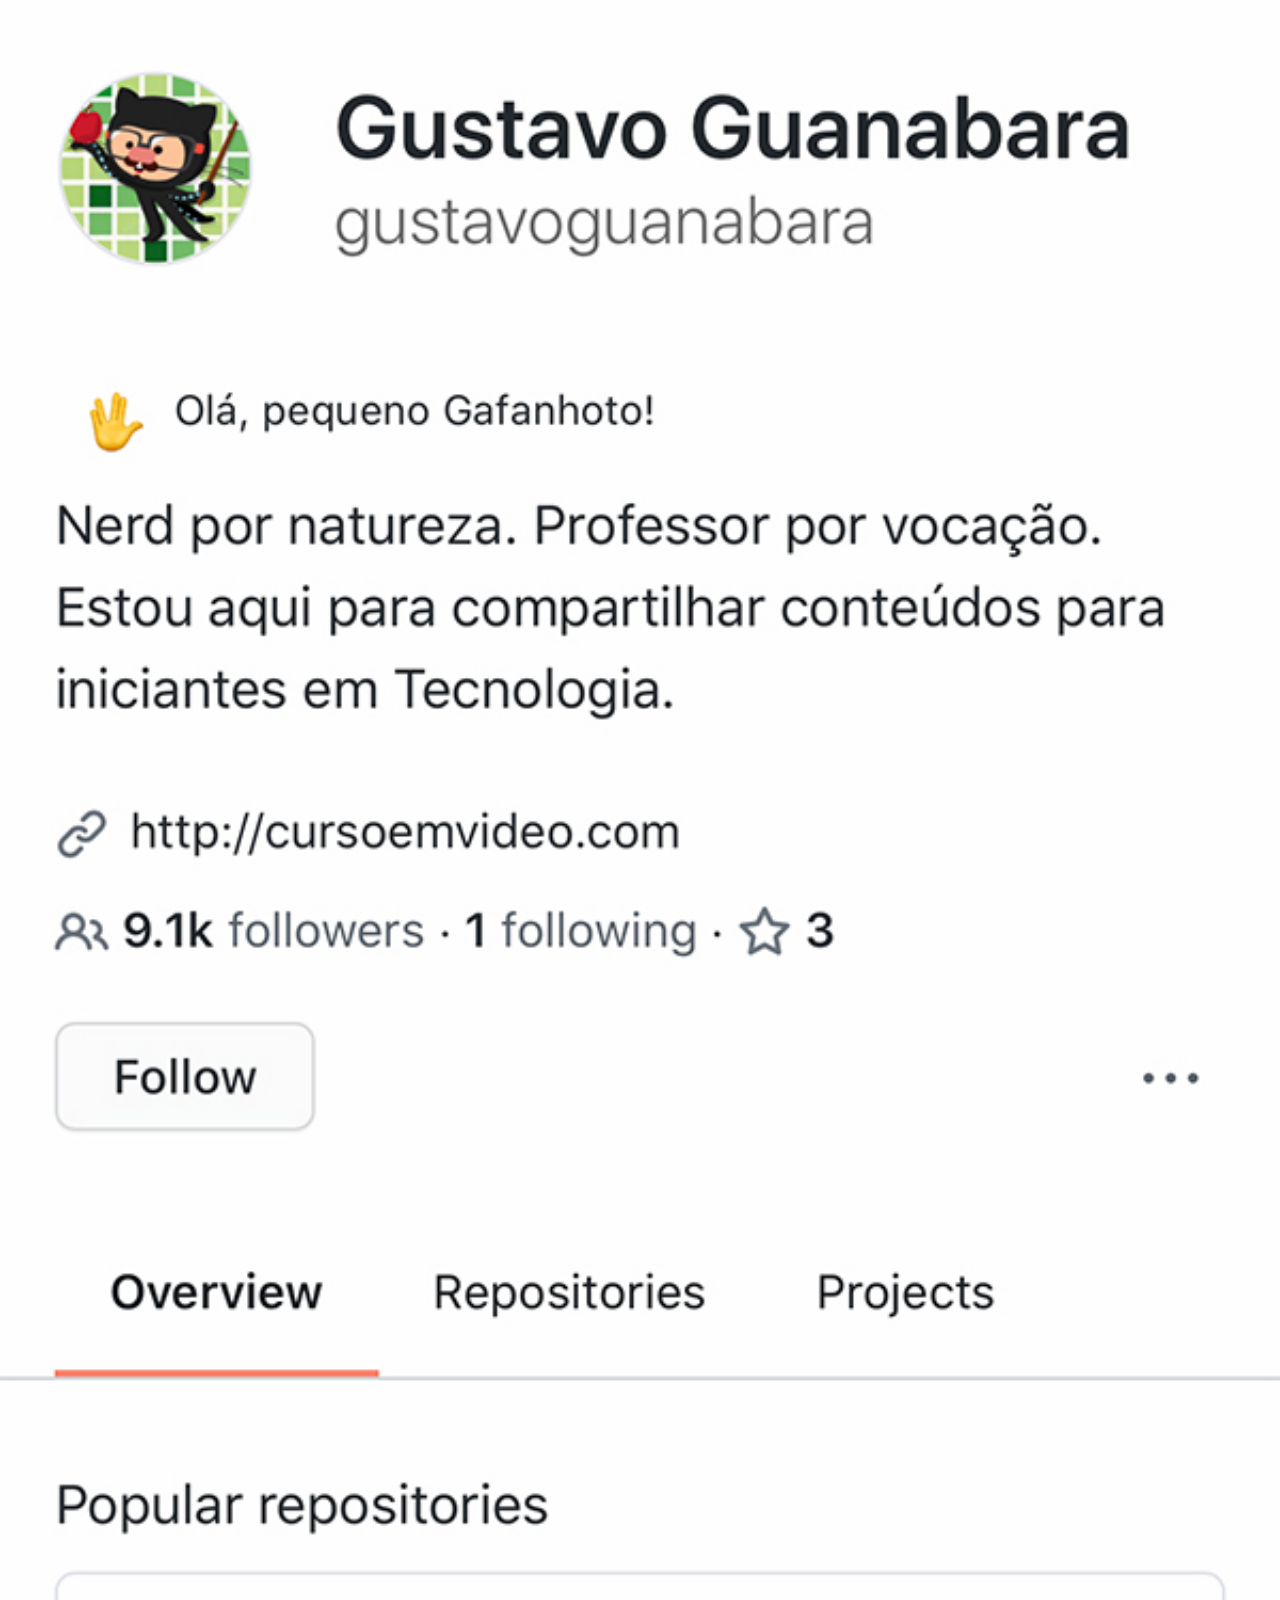
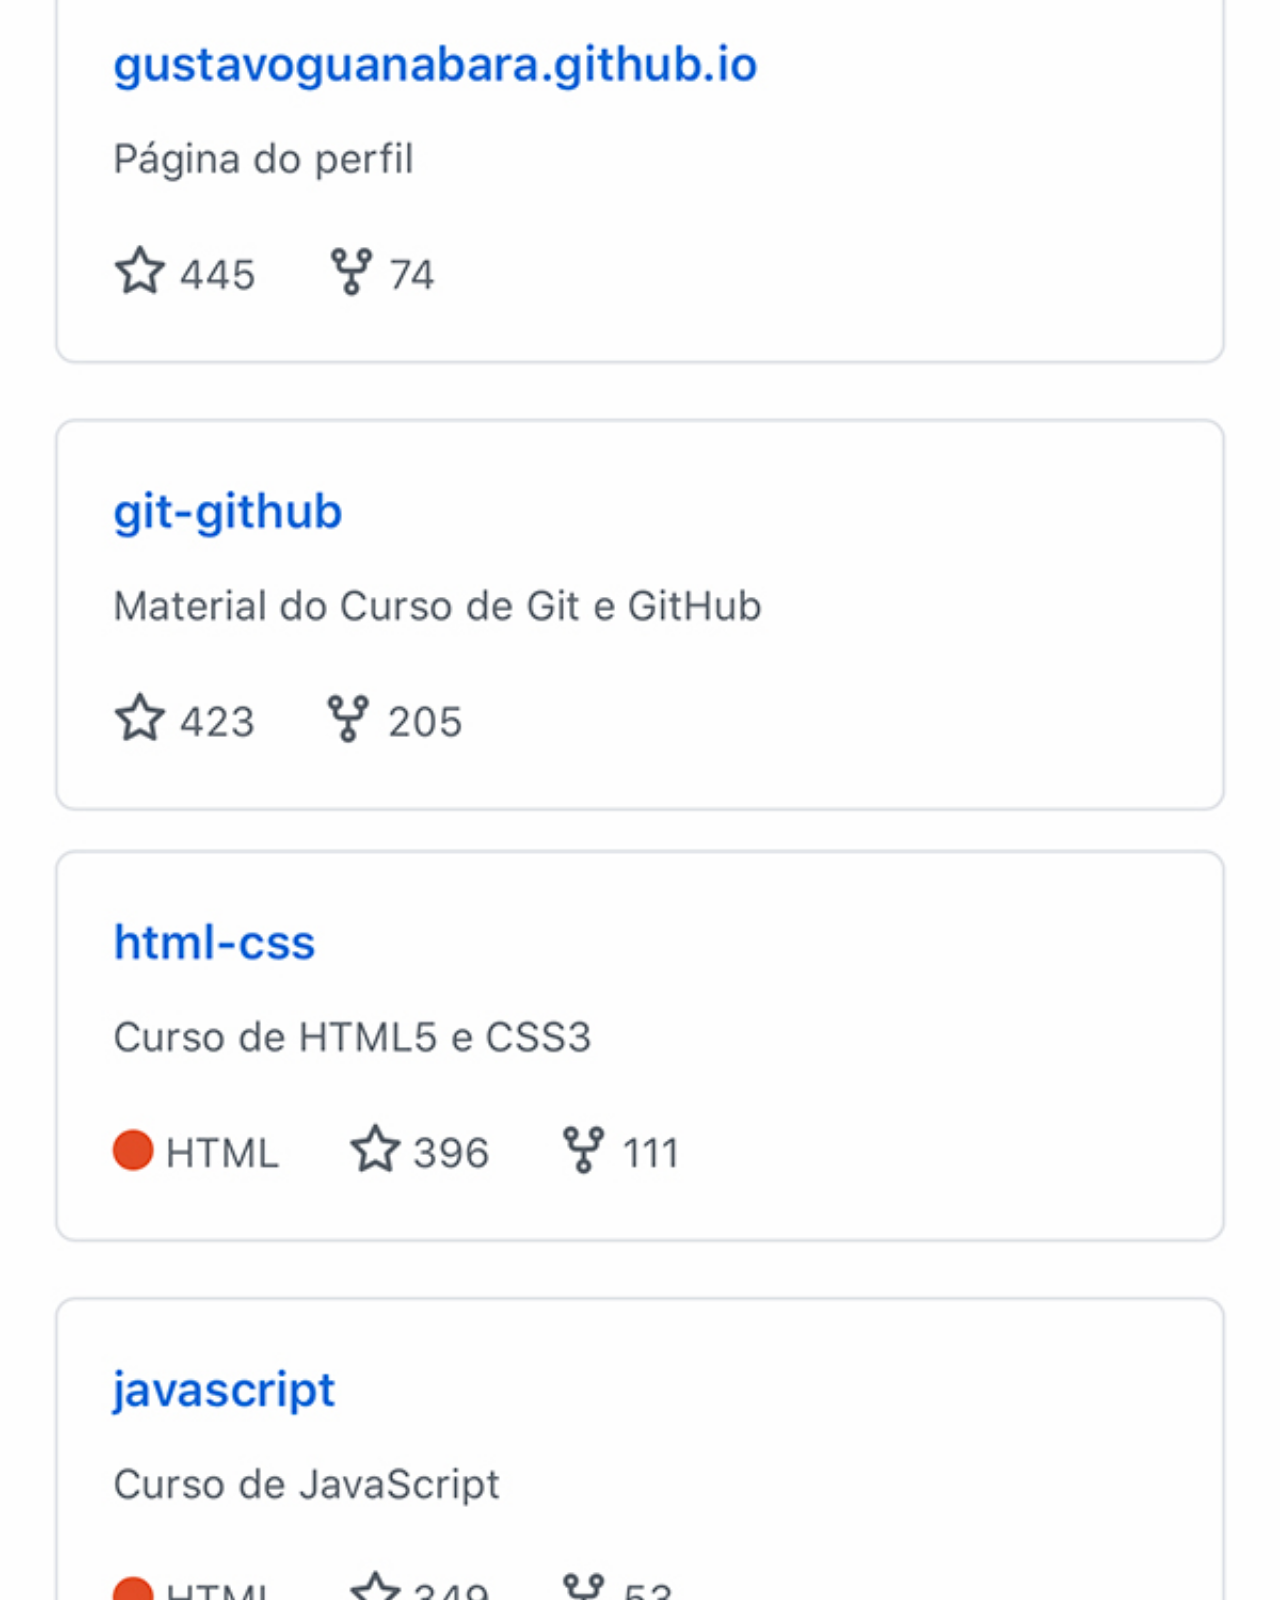
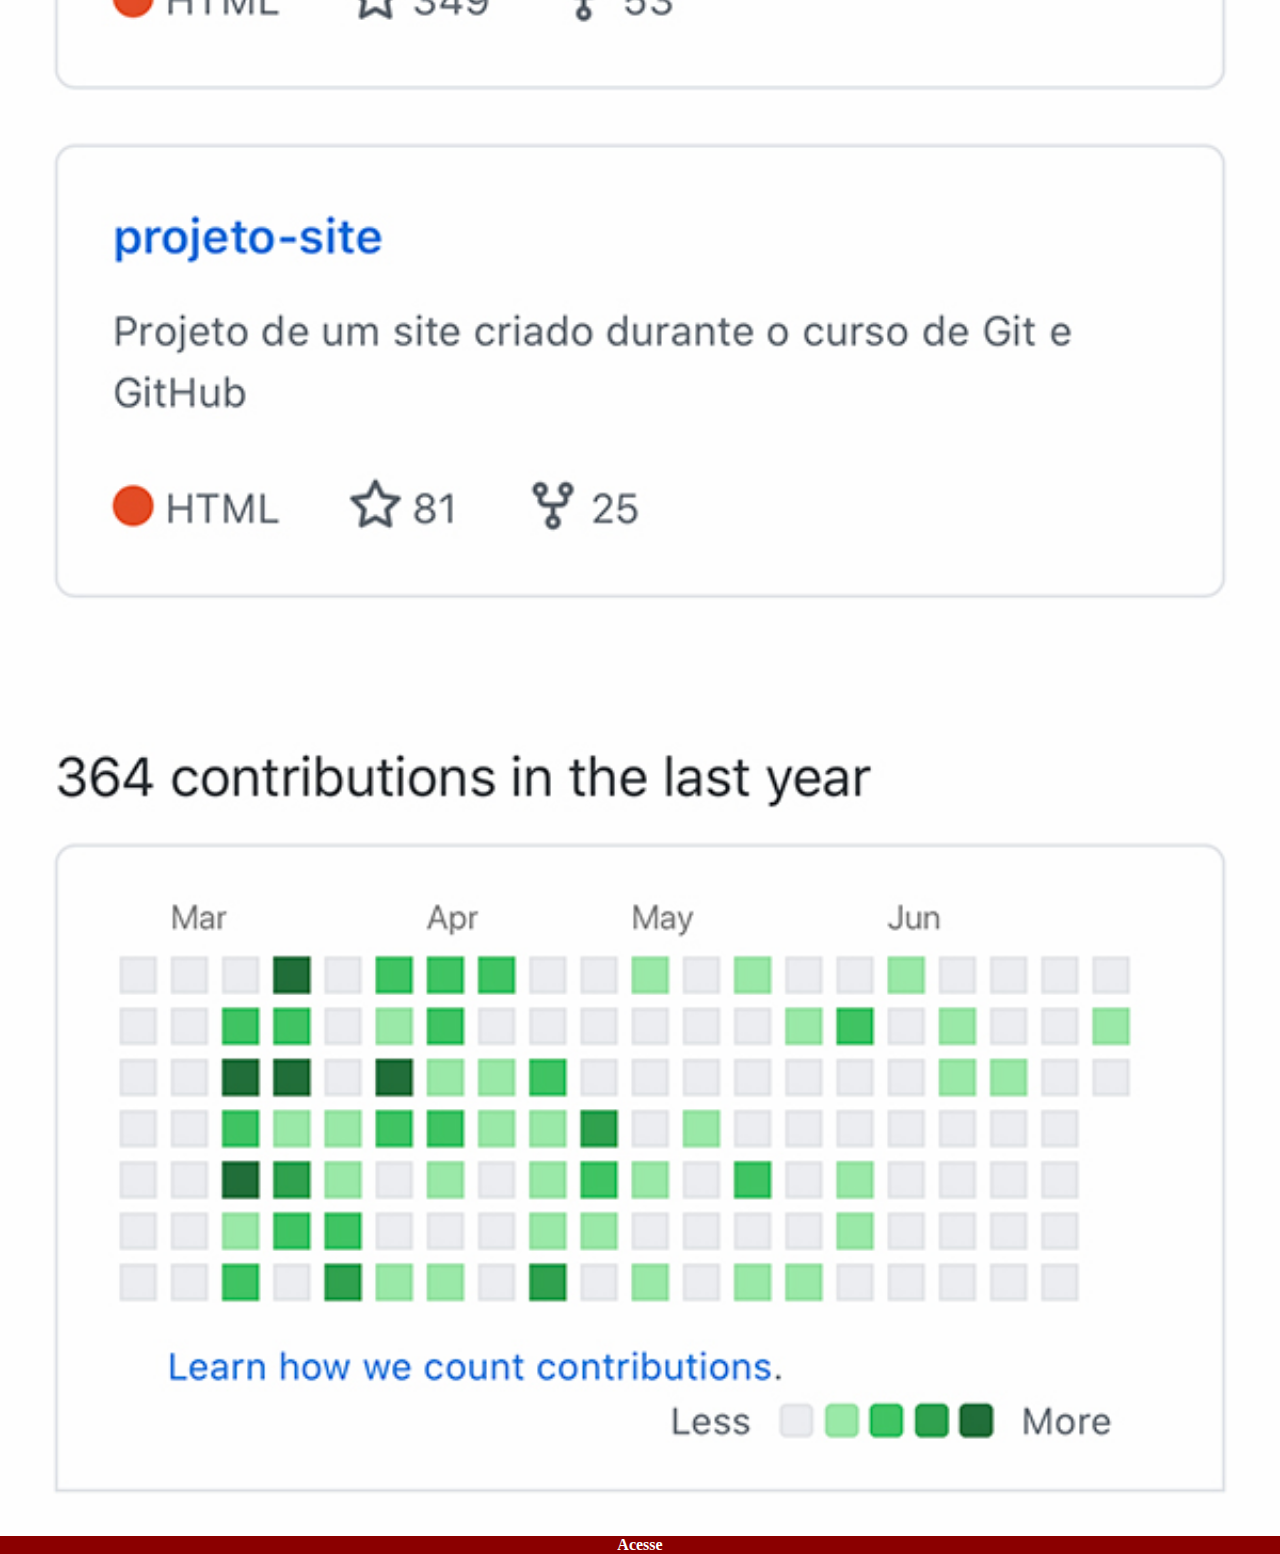
==== github.html @ d397a20e "colocando imagens" ====
<!DOCTYPE html>
<html lang="pt-br">
<head>
    <meta charset="UTF-8">
    <meta http-equiv="X-UA-Compatible" content="IE=edge">
    <meta name="viewport" content="width=device-width, initial-scale=1.0">
    <link rel="stylesheet" href="redes.css">
    <title>Github</title>    
</head>
<body>
    <img src="imagens/tela-github.jpg" alt="Github">
    <a href="https://github.com/rodrigocaiado" target="_blank">Acesse</a>
</body>
</html>
---- redes.css ----
@charset "UTF-8";

*{
    margin: 0px;
    padding: 0px;
}

::-webkit-scrollbar{
    width: 0px;
    height: 0px;
}

img{
    width: 100vw;                    
}

a{
    display: block;
    background-color: darkred;
    color: white;
    text-align: center;
    text-decoration: none;
    font-weight: bolder;
    
}

a:hover{
    background-color: red;
}
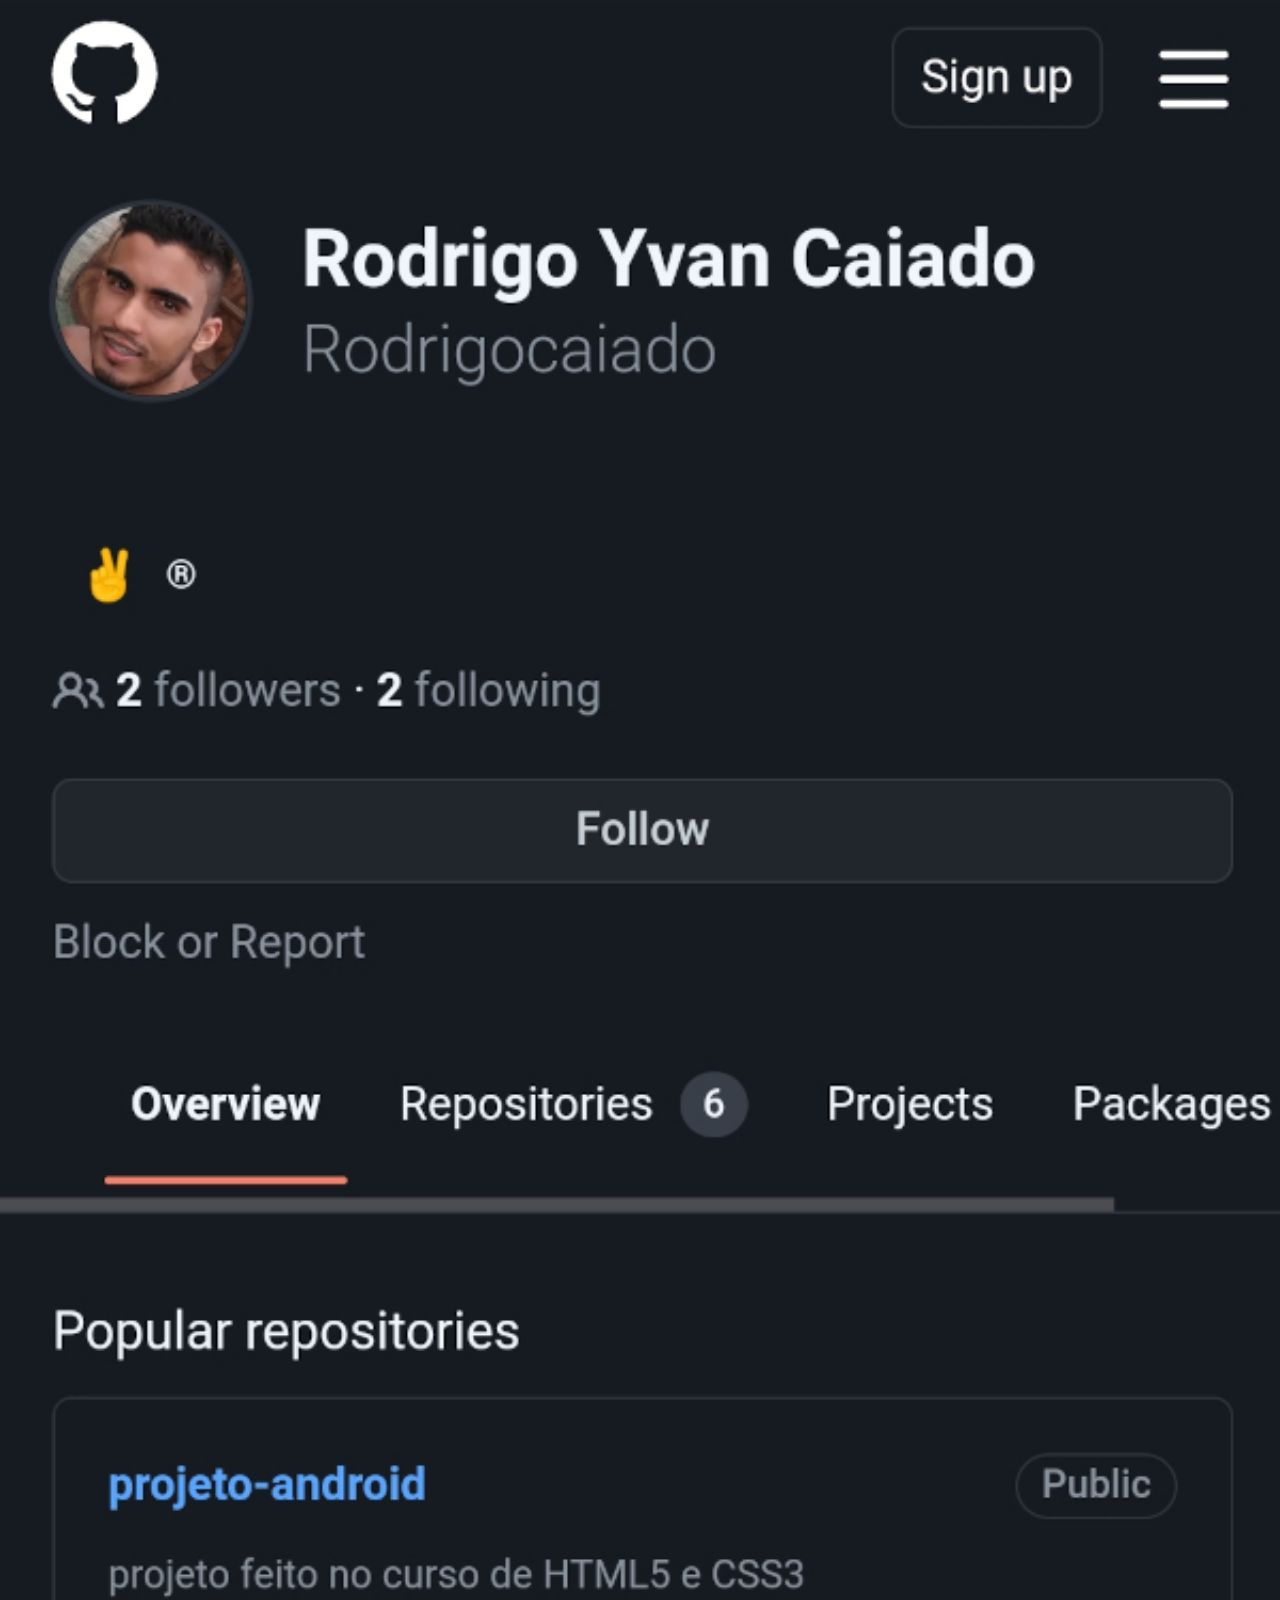
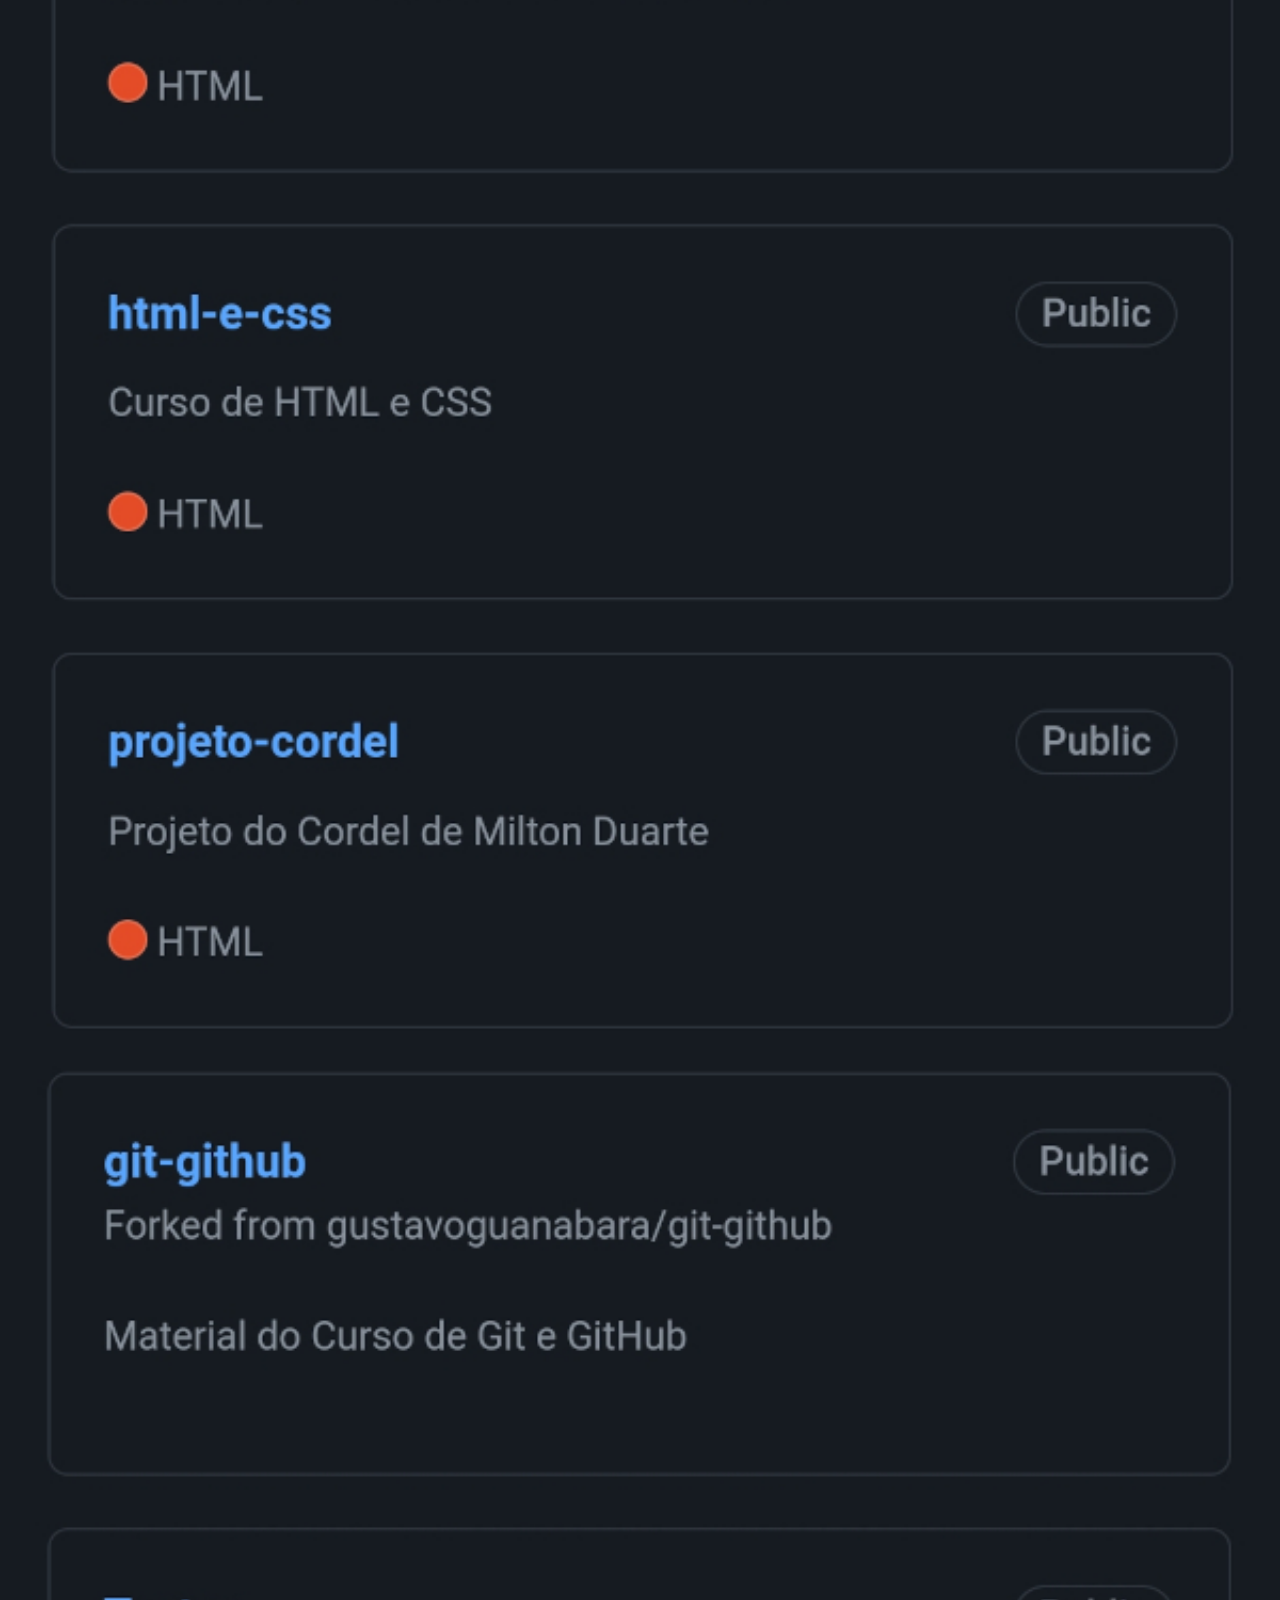
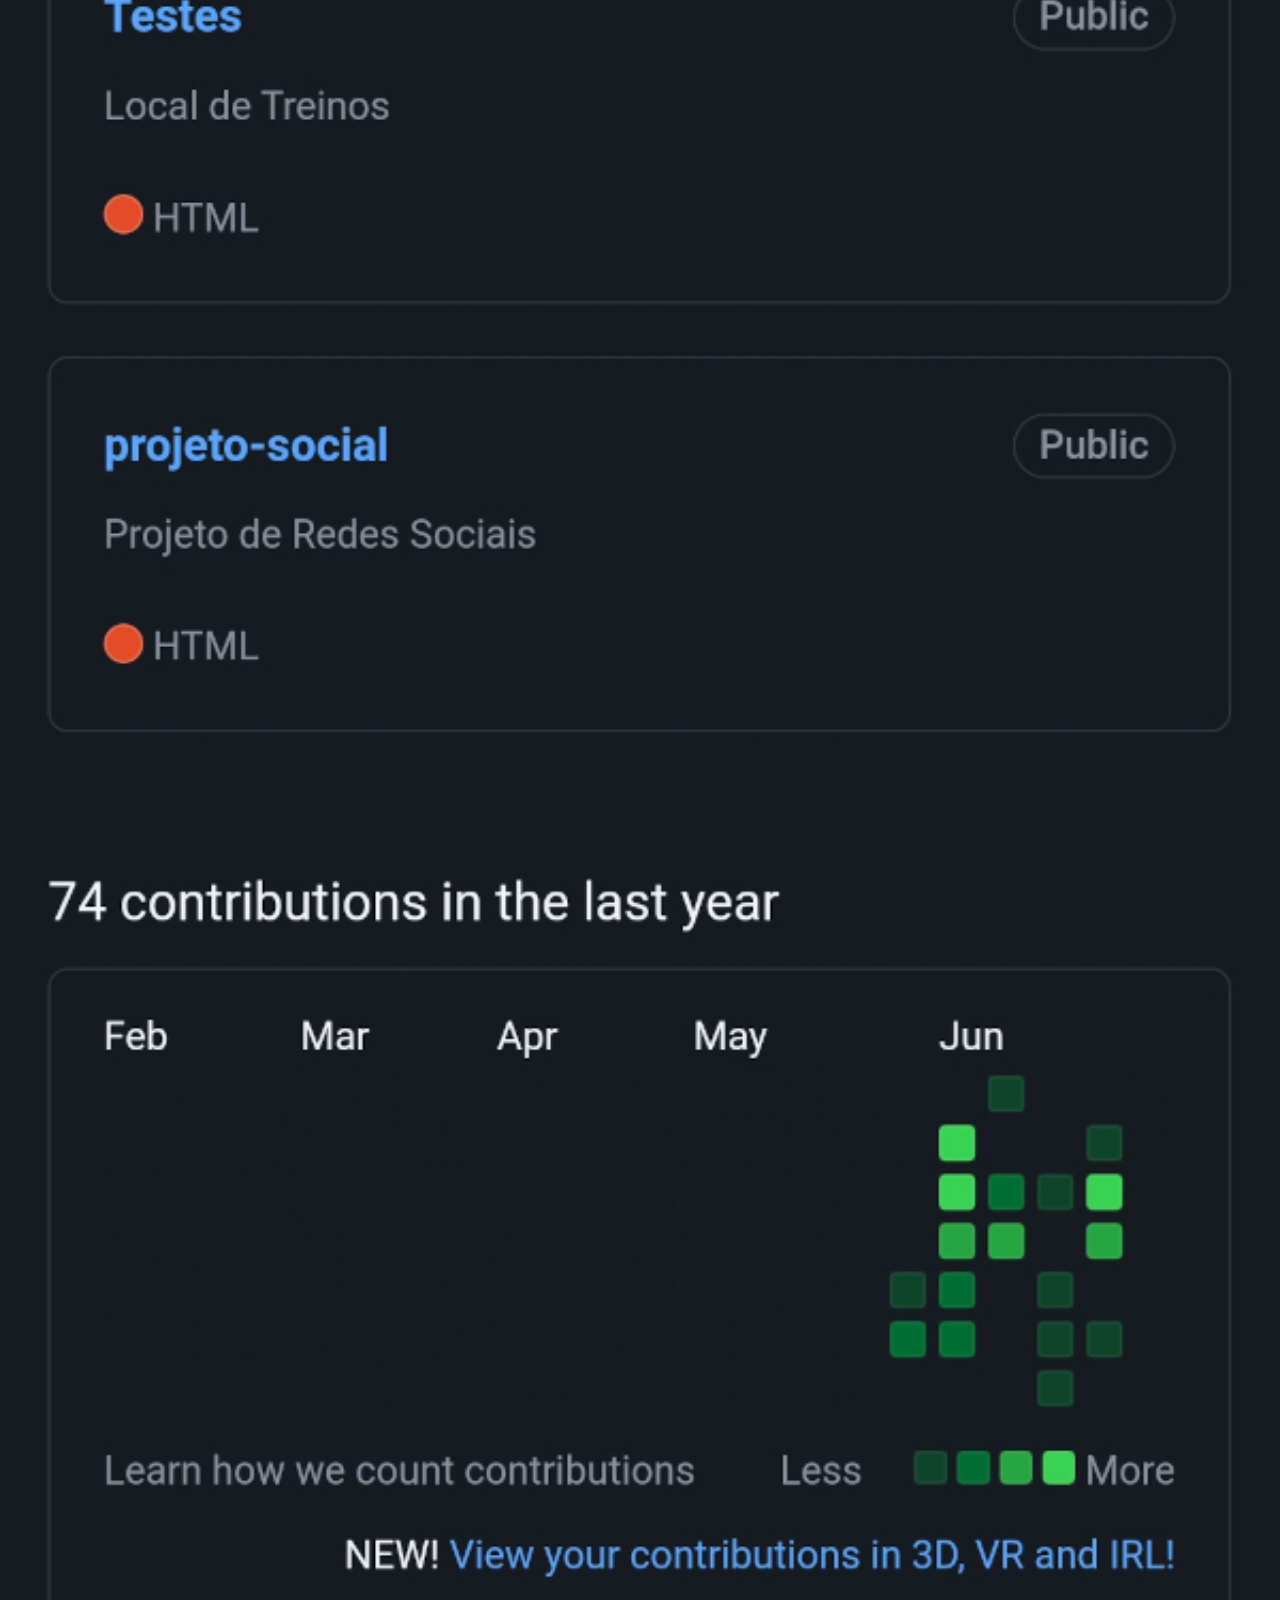
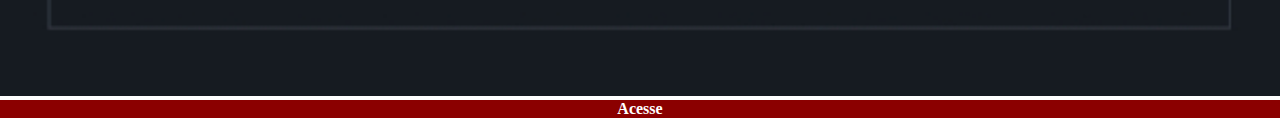
==== commit 7829af77: "atualizando imagens" ====
--- a/github.html
+++ b/github.html
@@ -8,7 +8,7 @@
     <title>Github</title>    
 </head>
 <body>
-    <img src="imagens/tela-github.jpg" alt="Github">
+    <img src="imagens/tela-github1.jpg" alt="Github">
     <a href="https://github.com/rodrigocaiado" target="_blank">Acesse</a>
 </body>
 </html>